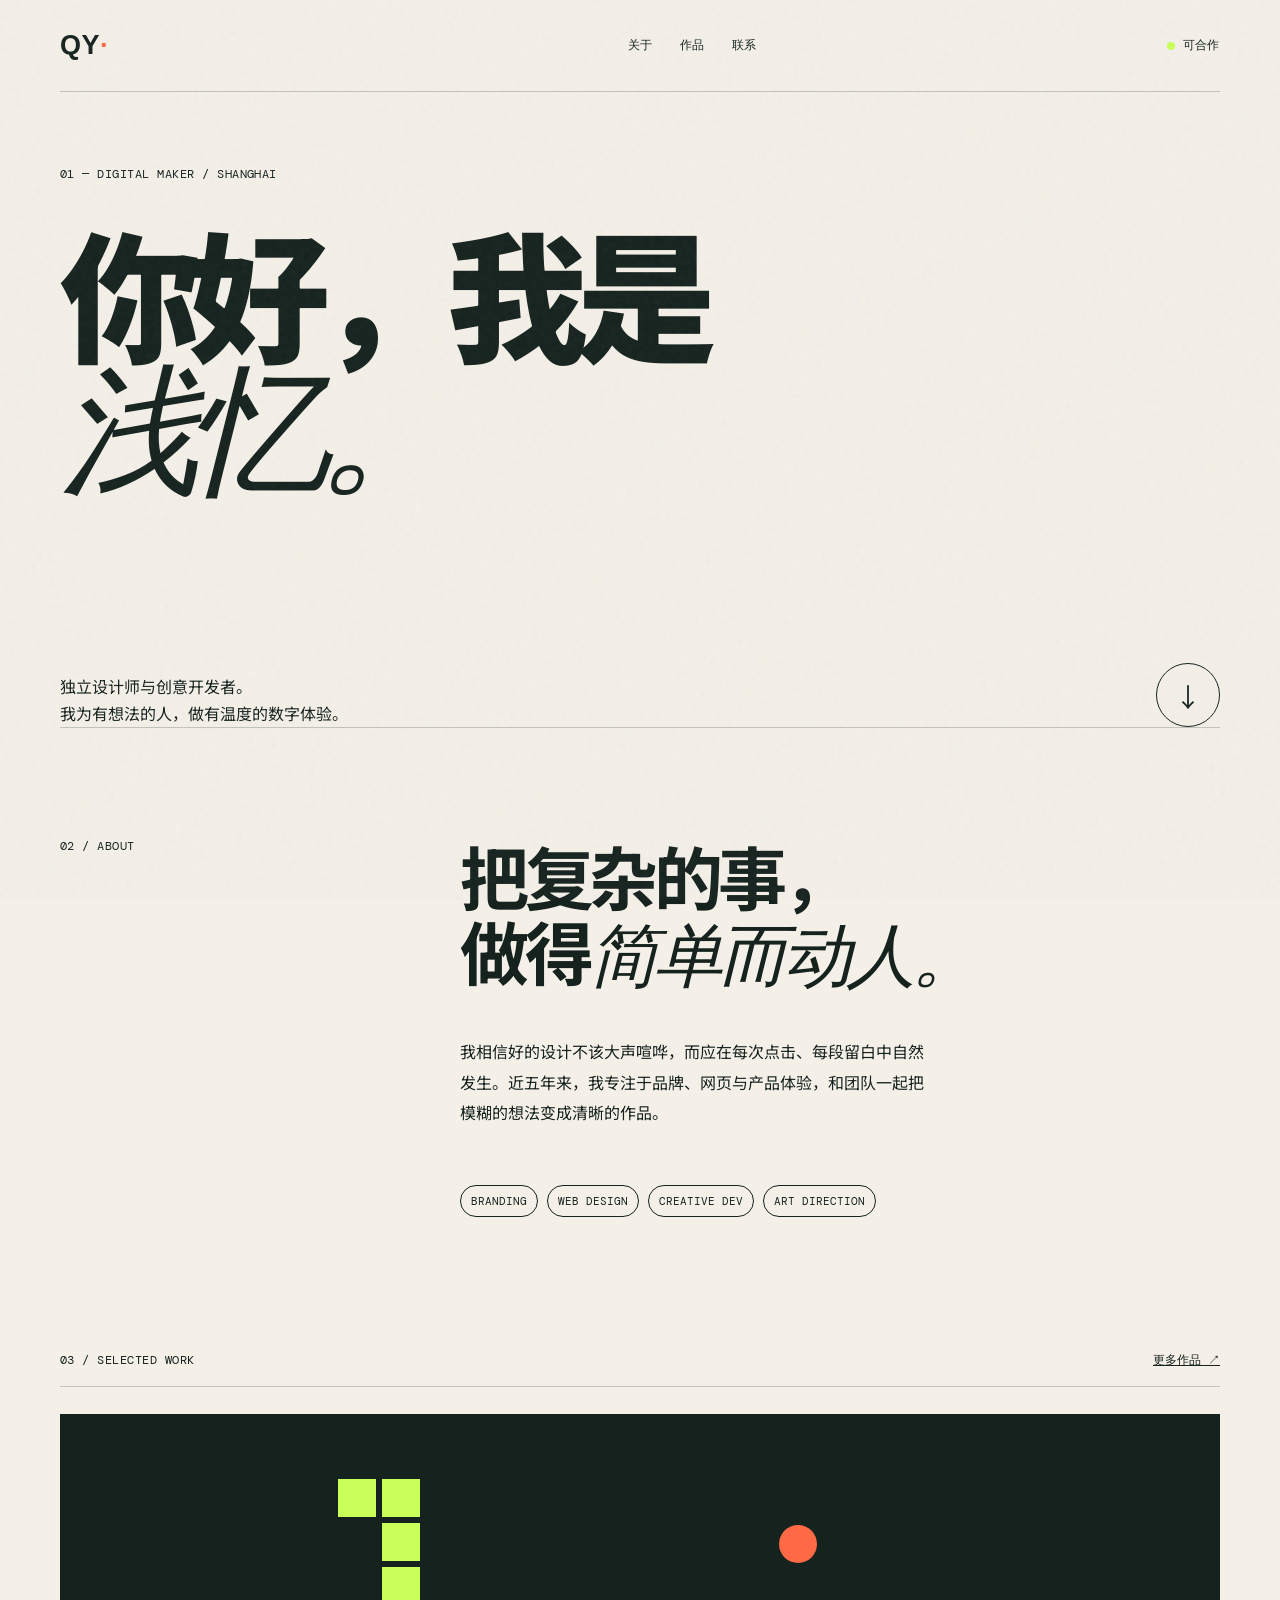
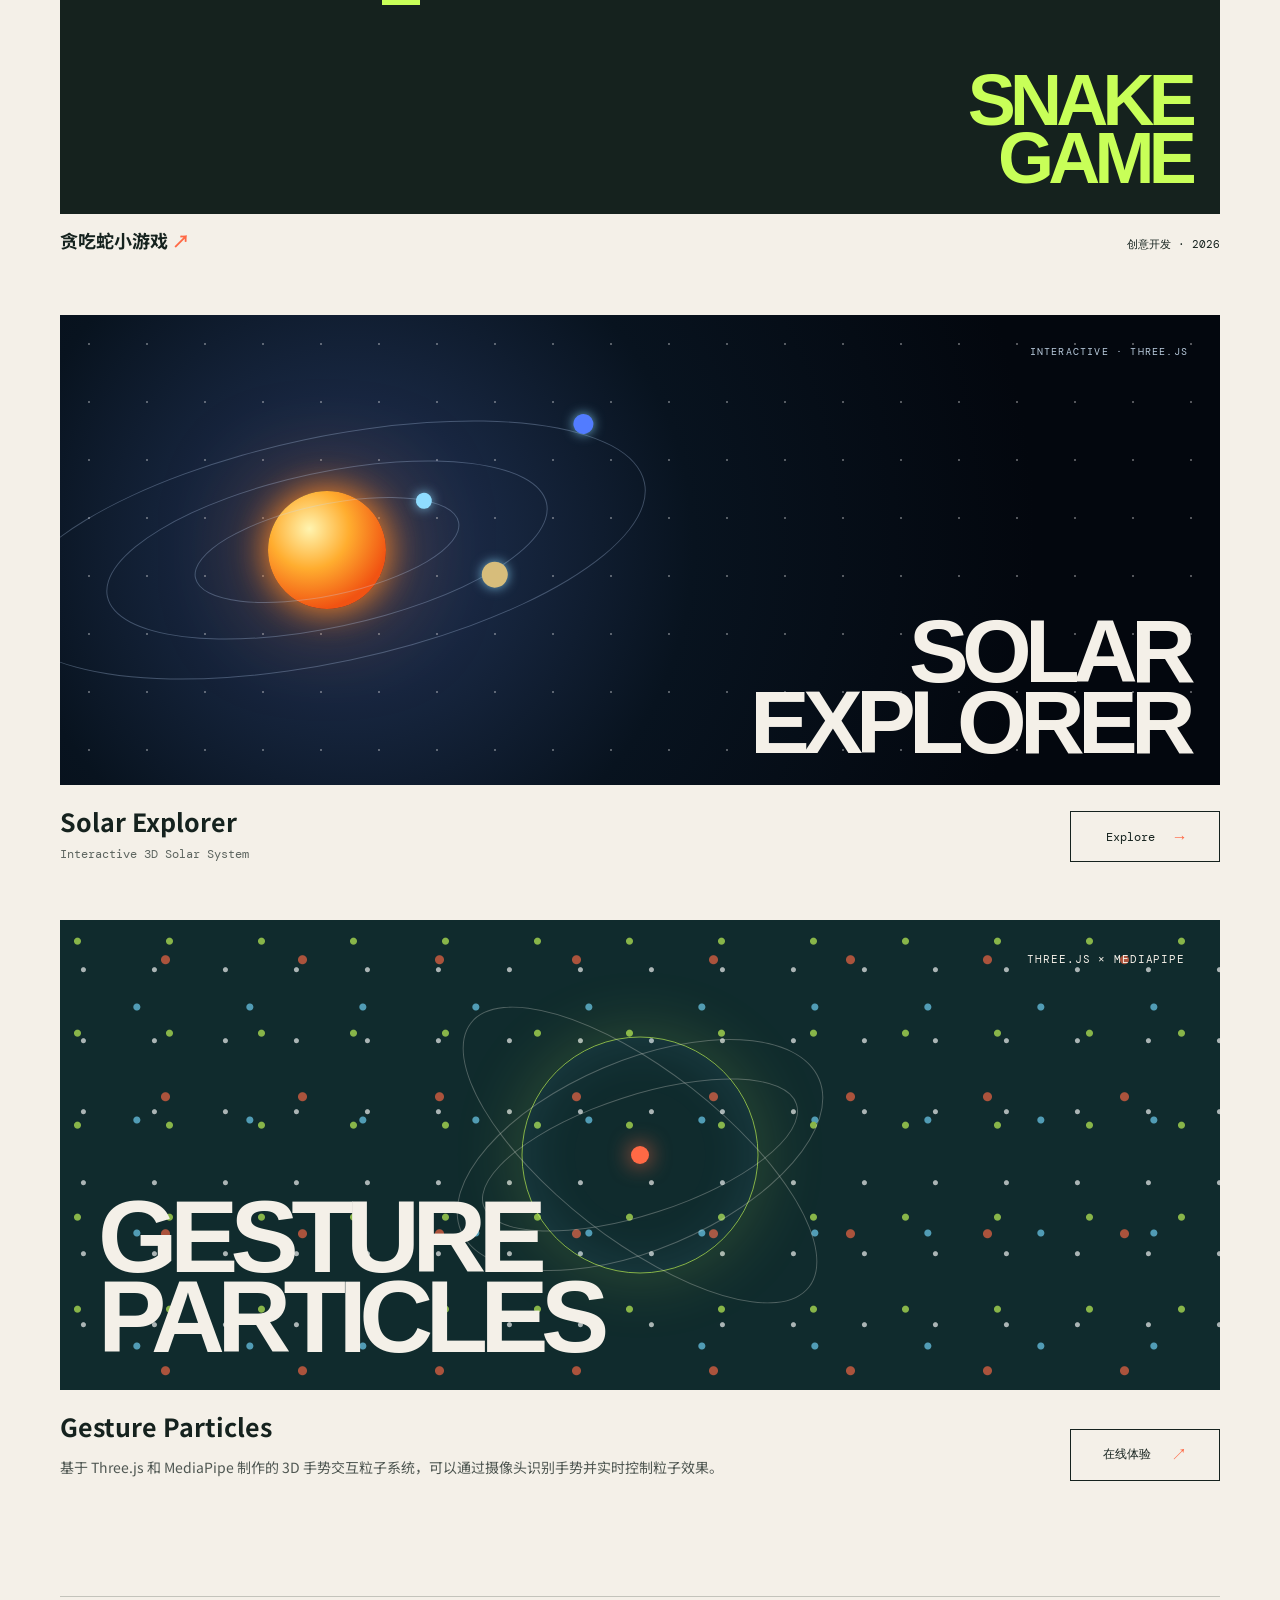
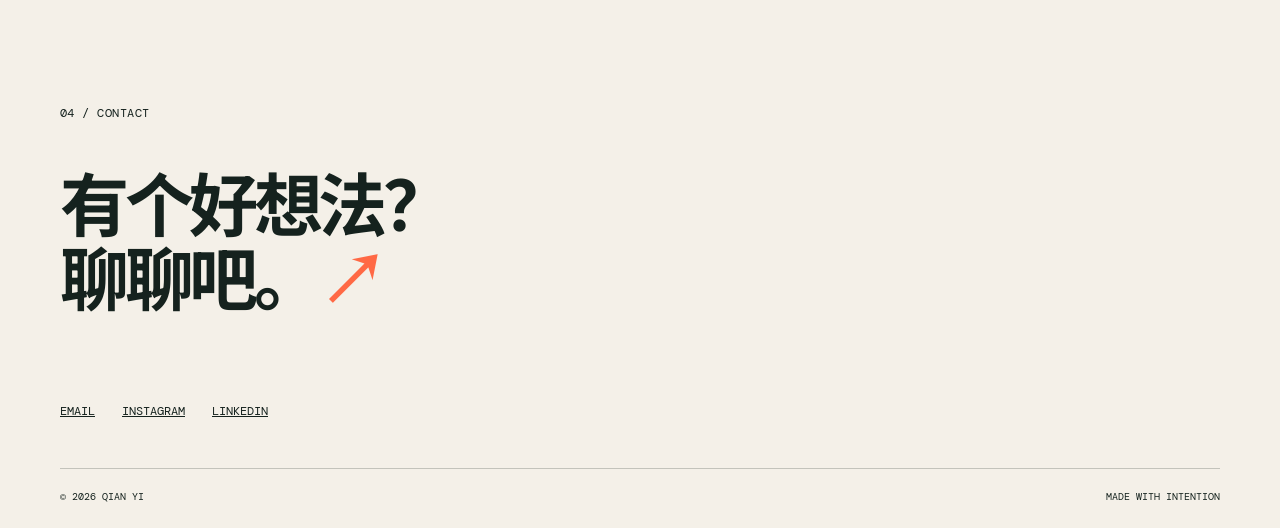
==== index.html @ 01cde043 "Initial commit" ====
<!doctype html>
<html lang="zh-CN">
  <head>
    <meta charset="UTF-8" />
    <meta name="viewport" content="width=device-width, initial-scale=1.0" />
    <meta name="description" content="个人主页" />
    <title>浅忆 · 个人主页</title>
    <link rel="preconnect" href="https://fonts.googleapis.com" />
    <link rel="preconnect" href="https://fonts.gstatic.com" crossorigin />
    <link href="https://fonts.googleapis.com/css2?family=DM+Mono&family=Noto+Sans+SC:wght@400;500;700;900&display=swap" rel="stylesheet" />
    <link rel="stylesheet" href="styles.css" />
  </head>
  <body>
    <div class="grain"></div>
    <header class="nav wrap">
      <a class="brand" href="#top">QY<span>·</span></a>
      <nav aria-label="主导航">
        <a href="#about">关于</a>
        <a href="#work">作品</a>
        <a href="#contact">联系</a>
      </nav>
      <a class="status" href="mailto:hello@example.com"><i></i> 可合作</a>
    </header>

    <main id="top">
      <section class="hero wrap">
        <p class="eyebrow">01 — DIGITAL MAKER / SHANGHAI</p>
        <h1>你好，我是<br /><em>浅忆。</em></h1>
        <div class="hero-bottom">
          <p>独立设计师与创意开发者。<br />我为有想法的人，做有温度的数字体验。</p>
          <a class="round-link" href="#work" aria-label="查看作品">↓</a>
        </div>
      </section>

      <section class="about wrap" id="about">
        <p class="section-number">02 / ABOUT</p>
        <div class="about-copy">
          <h2>把复杂的事，<br />做得<em>简单而动人。</em></h2>
          <p>我相信好的设计不该大声喧哗，而应在每次点击、每段留白中自然发生。近五年来，我专注于品牌、网页与产品体验，和团队一起把模糊的想法变成清晰的作品。</p>
        </div>
        <div class="tags"><span>BRANDING</span><span>WEB DESIGN</span><span>CREATIVE DEV</span><span>ART DIRECTION</span></div>
      </section>

      <section class="work wrap" id="work">
        <div class="section-heading"><p class="section-number">03 / SELECTED WORK</p><a href="mailto:hello@example.com">更多作品 ↗</a></div>
        <div class="project-grid">
          <a class="project project-snake" href="snake.html" aria-label="打开贪吃蛇小游戏"><div class="project-art art-snake"><span class="snake-pixel pixel-one"></span><span class="snake-pixel pixel-two"></span><span class="snake-pixel pixel-three"></span><span class="snake-pixel pixel-four"></span><span class="snake-food"></span><strong>SNAKE<br />GAME</strong></div><div class="project-meta"><h3>贪吃蛇小游戏 <span>↗</span></h3><p>创意开发 · 2026</p></div></a>
          <article class="project project-solar">
            <a class="solar-cover" href="solar.html" aria-label="打开 Solar Explorer 3D 太阳系">
              <div class="project-art art-solar" aria-hidden="true">
                <span class="solar-sun"></span>
                <span class="solar-orbit solar-orbit-one"><i></i></span>
                <span class="solar-orbit solar-orbit-two"><i></i></span>
                <span class="solar-orbit solar-orbit-three"><i></i></span>
                <small>INTERACTIVE · THREE.JS</small>
                <strong>SOLAR<br />EXPLORER</strong>
              </div>
            </a>
            <div class="solar-details">
              <div><h3>Solar Explorer</h3><p>Interactive 3D Solar System</p></div>
              <a class="project-cta" href="solar.html">Explore <span>→</span></a>
            </div>
          </article>
          <article class="project project-gesture">
            <div class="project-art art-gesture" aria-hidden="true">
              <span class="gesture-orbit orbit-one"></span>
              <span class="gesture-orbit orbit-two"></span>
              <span class="gesture-orbit orbit-three"></span>
              <span class="gesture-core"></span>
              <strong>GESTURE<br />PARTICLES</strong>
              <small>THREE.JS × MEDIAPIPE</small>
            </div>
            <div class="gesture-details">
              <div>
                <h3>Gesture Particles</h3>
                <p>基于 Three.js 和 MediaPipe 制作的 3D 手势交互粒子系统，可以通过摄像头识别手势并实时控制粒子效果。</p>
              </div>
              <a class="project-cta" href="https://cgao5160-dev.github.io/gesture-particles/" target="_blank" rel="noopener noreferrer" aria-label="在新标签页在线体验 Gesture Particles">在线体验 <span>↗</span></a>
            </div>
          </article>
        </div>
      </section>

      <section class="contact wrap" id="contact">
        <p class="section-number">04 / CONTACT</p>
        <h2>有个好想法？<br /><a href="mailto:hello@example.com">聊聊吧。<span>↗</span></a></h2>
        <div class="socials"><a href="mailto:hello@example.com">EMAIL</a><a href="#top">INSTAGRAM</a><a href="#top">LINKEDIN</a></div>
      </section>
    </main>
    <footer class="wrap"><span>© 2026 QIAN YI</span><span>MADE WITH INTENTION</span></footer>
  </body>
</html>
---- styles.css ----
:root{--ink:#15221e;--paper:#f4f0e8;--lime:#c8ff58;--orange:#ff6945;--line:rgba(21,34,30,.22)}*{box-sizing:border-box}html{scroll-behavior:smooth}body{margin:0;background:var(--paper);color:var(--ink);font-family:"Noto Sans SC",sans-serif}.wrap{width:min(1160px,calc(100% - 48px));margin:auto}.grain{position:fixed;inset:0;z-index:5;pointer-events:none;opacity:.07;background-image:url("data:image/svg+xml,%3Csvg viewBox='0 0 180 180' xmlns='http://www.w3.org/2000/svg'%3E%3Cfilter id='n'%3E%3CfeTurbulence type='fractalNoise' baseFrequency='.9' numOctaves='4' stitchTiles='stitch'/%3E%3C/filter%3E%3Crect width='100%25' height='100%25' filter='url(%23n)' opacity='.8'/%3E%3C/svg%3E")}.nav{height:92px;display:flex;align-items:center;justify-content:space-between;border-bottom:1px solid var(--line);font:12px "DM Mono",monospace;letter-spacing:.04em}.brand{font:bold 27px Arial;color:var(--ink);text-decoration:none}.brand span{color:var(--orange)}nav{display:flex;gap:27px;margin-left:110px}a{color:inherit}.nav a{text-decoration:none}.status{display:flex;gap:8px;align-items:center}.status i{width:8px;height:8px;border-radius:50%;background:var(--lime);display:block}.hero{min-height:635px;padding-top:74px;display:flex;flex-direction:column}.eyebrow,.section-number{font:12px "DM Mono",monospace;letter-spacing:.04em;margin:0}.hero h1{font-size:clamp(67px,11vw,145px);line-height:.91;letter-spacing:-.085em;margin:45px 0 48px;font-weight:900}.hero em,.about em{font-family:Georgia,serif;font-weight:400}.hero-bottom{display:flex;align-items:end;justify-content:space-between;margin-top:auto}.hero-bottom p{font-size:16px;line-height:1.7;margin:0}.round-link{width:64px;height:64px;border:1px solid var(--ink);display:grid;place-items:center;border-radius:50%;font-size:26px;text-decoration:none;transition:.25s}.round-link:hover{background:var(--ink);color:var(--lime);transform:rotate(90deg)}.about{border-top:1px solid var(--line);padding:110px 0 105px;display:grid;grid-template-columns:1fr 2fr;gap:20px}.about-copy{max-width:720px}.about h2,.contact h2{font-size:clamp(39px,5.4vw,73px);letter-spacing:-.065em;line-height:1.08;margin:0 0 42px}.about-copy>p{max-width:475px;line-height:1.9;font-size:16px}.tags{grid-column:2;display:flex;flex-wrap:wrap;gap:9px;margin-top:22px}.tags span{font:11px "DM Mono",monospace;border:1px solid var(--ink);padding:8px 10px;border-radius:30px}.work{padding:30px 0 115px}.section-heading{display:flex;justify-content:space-between;border-bottom:1px solid var(--line);padding-bottom:17px;margin-bottom:27px;font:12px "DM Mono",monospace}.project-grid{display:grid;grid-template-columns:1fr;gap:58px}.project{margin:0}.project-art{height:400px;overflow:hidden;position:relative}.project-meta{display:flex;justify-content:space-between;align-items:baseline}.project-meta h3{margin:13px 0 4px;font-size:18px}.project-meta p{margin:0;font:11px "DM Mono",monospace}.contact{border-top:1px solid var(--line);padding:108px 0 49px}.contact h2{margin:43px 0 84px}.contact h2 a{text-decoration:none;text-decoration-thickness:2px;text-underline-offset:10px}.contact h2 span{color:var(--orange);font-family:Arial}.socials{display:flex;gap:27px;font:12px "DM Mono",monospace}.socials a{transition:color .2s}.socials a:hover{color:var(--orange)}footer{border-top:1px solid var(--line);padding:21px 0 25px;display:flex;justify-content:space-between;font:10px "DM Mono",monospace}@media(max-width:680px){.wrap{width:calc(100% - 32px)}.nav{height:70px}.nav nav{display:none}.status{font-size:10px}.hero{min-height:530px;padding-top:54px}.hero h1{margin-top:55px}.about{display:block;padding:76px 0}.about-copy{margin-top:46px}.tags{margin-top:42px}.project-grid{display:block}.project{margin-bottom:31px}.project-art{height:330px}.project-meta{margin-bottom:12px}.contact{padding-top:75px}.contact h2{margin-bottom:65px}.socials{gap:18px}footer{font-size:9px}}
.project-snake{text-decoration:none}.art-snake{background:var(--ink);color:var(--lime);padding:32px;transition:transform .25s,background .25s}.art-snake strong{position:absolute;right:29px;bottom:27px;font:900 clamp(42px,6vw,72px)/.8 Arial;letter-spacing:-.08em;text-align:right}.snake-pixel,.snake-food{position:absolute;width:38px;height:38px}.snake-pixel{background:var(--lime)}.pixel-one{top:65px;left:24%}.pixel-two{top:65px;left:calc(24% + 44px)}.pixel-three{top:109px;left:calc(24% + 44px)}.pixel-four{top:153px;left:calc(24% + 44px)}.snake-food{background:var(--orange);border-radius:50%;top:111px;left:62%}.project-snake:hover .art-snake{background:#183f39;transform:translateY(-5px)}.project-meta h3 span{color:var(--orange)}
.solar-cover{display:block;text-decoration:none}.art-solar{height:470px;background:radial-gradient(circle at 25% 49%,#233559 0,#08131f 38%,#03070e 76%);color:var(--paper);transition:transform .3s}.art-solar:before{content:"";position:absolute;inset:0;background-image:radial-gradient(circle,#fff 0 1px,transparent 1.5px);background-size:58px 58px;opacity:.32}.solar-cover:hover .art-solar{transform:translateY(-5px)}.solar-sun{position:absolute;left:23%;top:50%;width:118px;height:118px;transform:translate(-50%,-50%);border-radius:50%;background:radial-gradient(circle at 35% 32%,#fff4b0,#ffad2f 36%,#f15312 73%);box-shadow:0 0 34px #ff8a23,0 0 100px rgba(255,103,20,.55)}.solar-orbit{position:absolute;left:23%;top:50%;border:1px solid rgba(195,220,255,.28);border-radius:50%;transform:translate(-50%,-50%) rotate(-12deg)}.solar-orbit i{position:absolute;border-radius:50%;background:#8fdcff;box-shadow:0 0 12px rgba(143,220,255,.8)}.solar-orbit-one{width:270px;height:92px}.solar-orbit-one i{width:16px;height:16px;right:21px;top:9px}.solar-orbit-two{width:450px;height:156px}.solar-orbit-two i{width:26px;height:26px;right:52px;bottom:5px;background:#d7bd7b}.solar-orbit-three{width:650px;height:226px}.solar-orbit-three i{width:20px;height:20px;right:37px;top:32px;background:#527cff}.art-solar small{position:absolute;right:32px;top:30px;font:10px "DM Mono",monospace;letter-spacing:.12em;color:#b8cadc}.art-solar strong{position:absolute;right:31px;bottom:28px;font:900 clamp(52px,7vw,96px)/.79 Arial;letter-spacing:-.075em;text-align:right}.solar-details{display:grid;grid-template-columns:1fr auto;gap:30px;align-items:end;padding-top:18px}.solar-details h3{font-size:25px;margin:0 0 7px}.solar-details p{margin:0;color:rgba(21,34,30,.68);font:12px "DM Mono",monospace}
.project-gesture{margin-top:0}.art-gesture{height:470px;background:#102b2d;color:var(--paper);isolation:isolate}.art-gesture:before{content:"";position:absolute;inset:0;background:radial-gradient(circle at 19% 23%,var(--lime) 0 3px,transparent 4px),radial-gradient(circle at 77% 29%,var(--orange) 0 4px,transparent 5px),radial-gradient(circle at 68% 77%,#74d9ff 0 3px,transparent 4px),radial-gradient(circle at 33% 70%,#fff 0 2px,transparent 3px);background-size:92px 92px,137px 137px,113px 113px,71px 71px;opacity:.65}.art-gesture:after{content:"";position:absolute;width:235px;height:235px;border:1px solid rgba(200,255,88,.65);border-radius:50%;left:50%;top:50%;transform:translate(-50%,-50%);box-shadow:0 0 70px rgba(200,255,88,.18),inset 0 0 55px rgba(116,217,255,.12)}.art-gesture strong{position:absolute;z-index:2;left:38px;bottom:34px;font:900 clamp(54px,8vw,103px)/.78 Arial;letter-spacing:-.075em}.art-gesture small{position:absolute;z-index:2;right:35px;top:32px;font:11px "DM Mono",monospace;letter-spacing:.08em}.gesture-core{position:absolute;z-index:2;width:18px;height:18px;background:var(--orange);border-radius:50%;left:50%;top:50%;transform:translate(-50%,-50%);box-shadow:0 0 22px var(--orange)}.gesture-orbit{position:absolute;z-index:1;left:50%;top:50%;border:1px solid rgba(244,240,232,.28);border-radius:50%;transform:translate(-50%,-50%) rotate(-18deg)}.orbit-one{width:330px;height:120px}.orbit-two{width:430px;height:170px;transform:translate(-50%,-50%) rotate(38deg)}.orbit-three{width:190px;height:390px;transform:translate(-50%,-50%) rotate(67deg)}.gesture-details{display:grid;grid-template-columns:minmax(0,1fr) auto;gap:36px;align-items:end;padding-top:18px}.gesture-details h3{font-size:25px;margin:0 0 11px}.gesture-details p{max-width:680px;margin:0;font-size:14px;line-height:1.8;color:rgba(21,34,30,.74)}.project-cta{display:inline-flex;align-items:center;justify-content:center;gap:20px;min-width:150px;padding:14px 17px;border:1px solid var(--ink);font:12px "DM Mono",monospace;text-decoration:none;transition:background .2s,color .2s,transform .2s}.project-cta span{color:var(--orange);font-size:16px}.project-cta:hover{background:var(--ink);color:var(--paper);transform:translateY(-3px)}.project-cta:hover span{color:var(--lime)}
@media(max-width:680px){.project-gesture{margin-top:8px}.art-gesture{height:350px}.art-gesture strong{left:22px;bottom:25px;font-size:50px}.art-gesture small{top:22px;right:20px}.art-gesture:after{width:165px;height:165px}.orbit-one{width:230px;height:86px}.orbit-two{width:300px;height:120px}.orbit-three{width:130px;height:270px}.gesture-details{grid-template-columns:1fr;gap:20px;padding-top:15px}.gesture-details h3{font-size:21px}.gesture-details p{font-size:13px}.project-cta{width:100%;min-height:48px}.project-gesture{margin-bottom:48px}}
@media(max-width:680px){.art-solar{height:350px}.solar-sun{left:27%;width:82px;height:82px}.solar-orbit{left:27%}.solar-orbit-one{width:180px;height:64px}.solar-orbit-two{width:290px;height:105px}.solar-orbit-three{width:400px;height:148px}.solar-orbit-one i{width:11px;height:11px}.solar-orbit-two i{width:17px;height:17px}.solar-orbit-three i{width:14px;height:14px}.art-solar strong{right:20px;bottom:22px;font-size:47px}.art-solar small{right:20px;top:21px;font-size:8px}.solar-details{grid-template-columns:1fr;gap:19px;padding-top:15px}.solar-details h3{font-size:21px}.project-solar{margin-bottom:48px}}
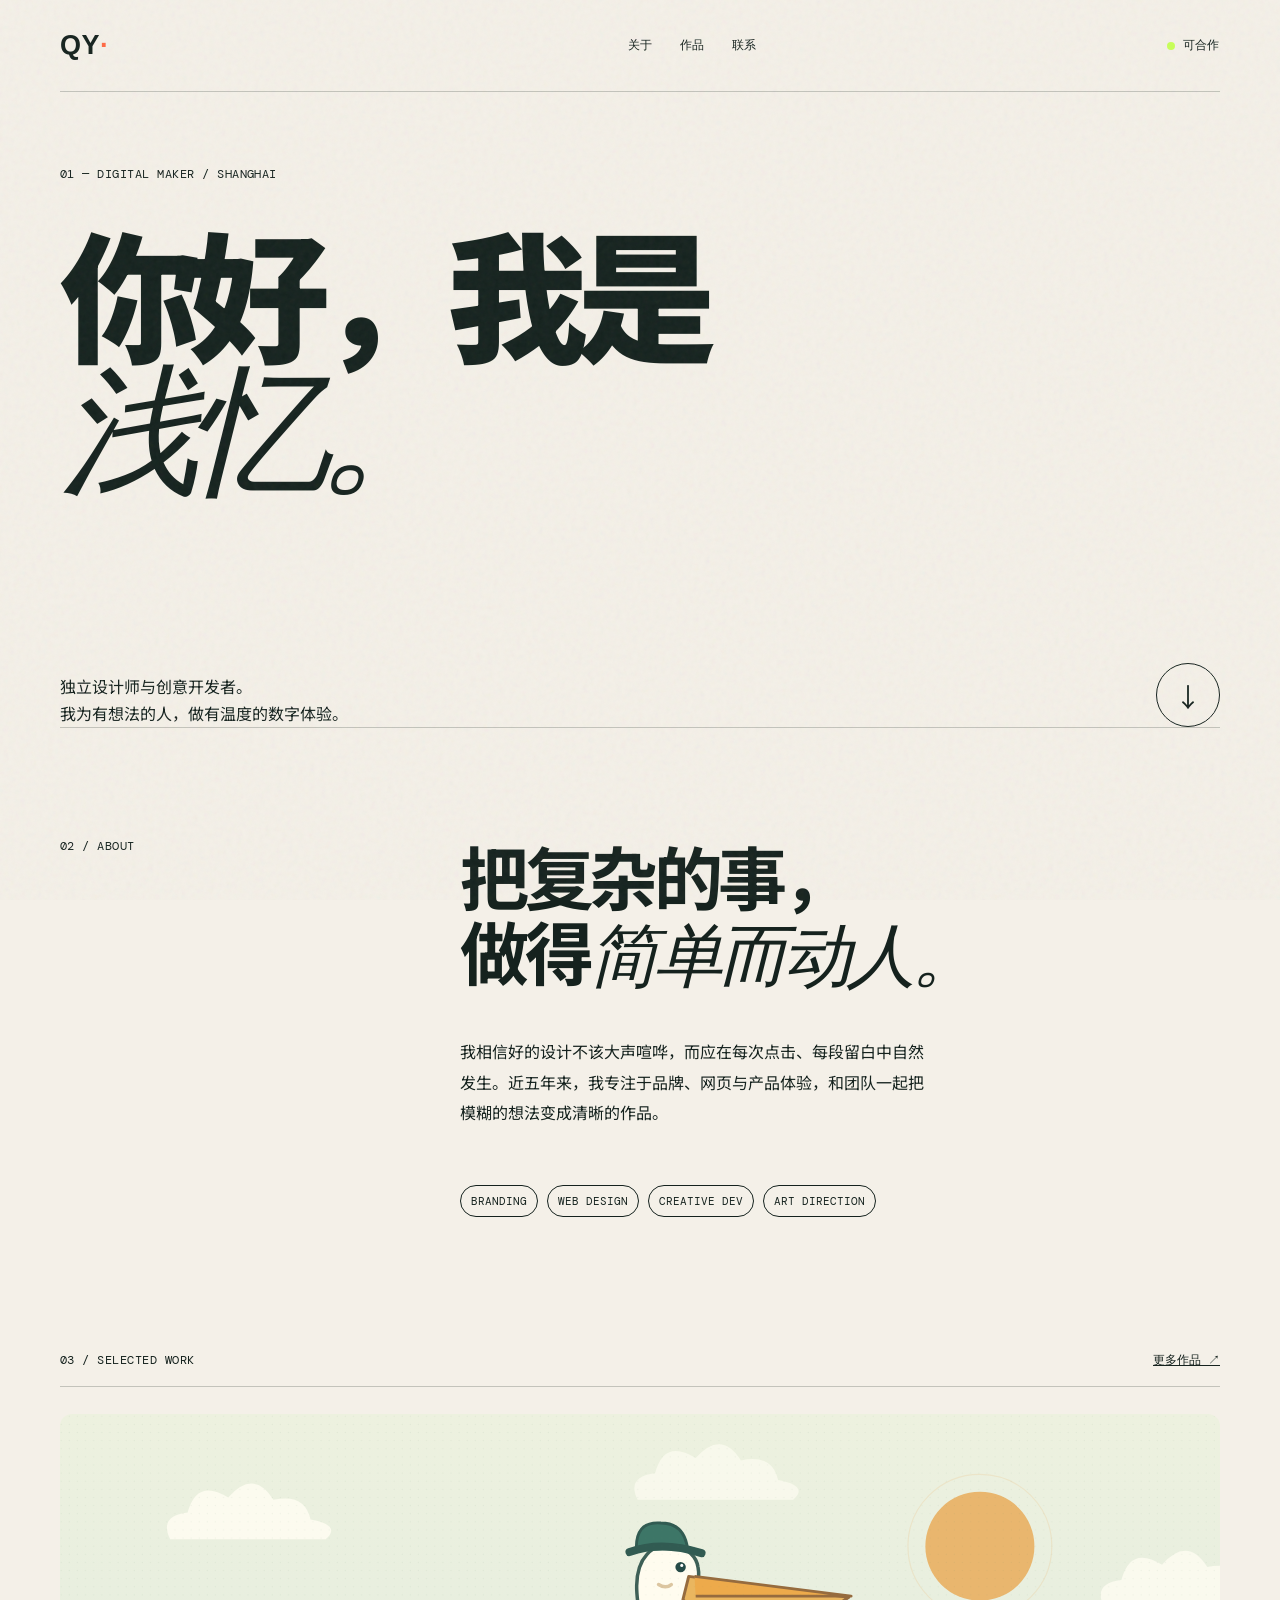
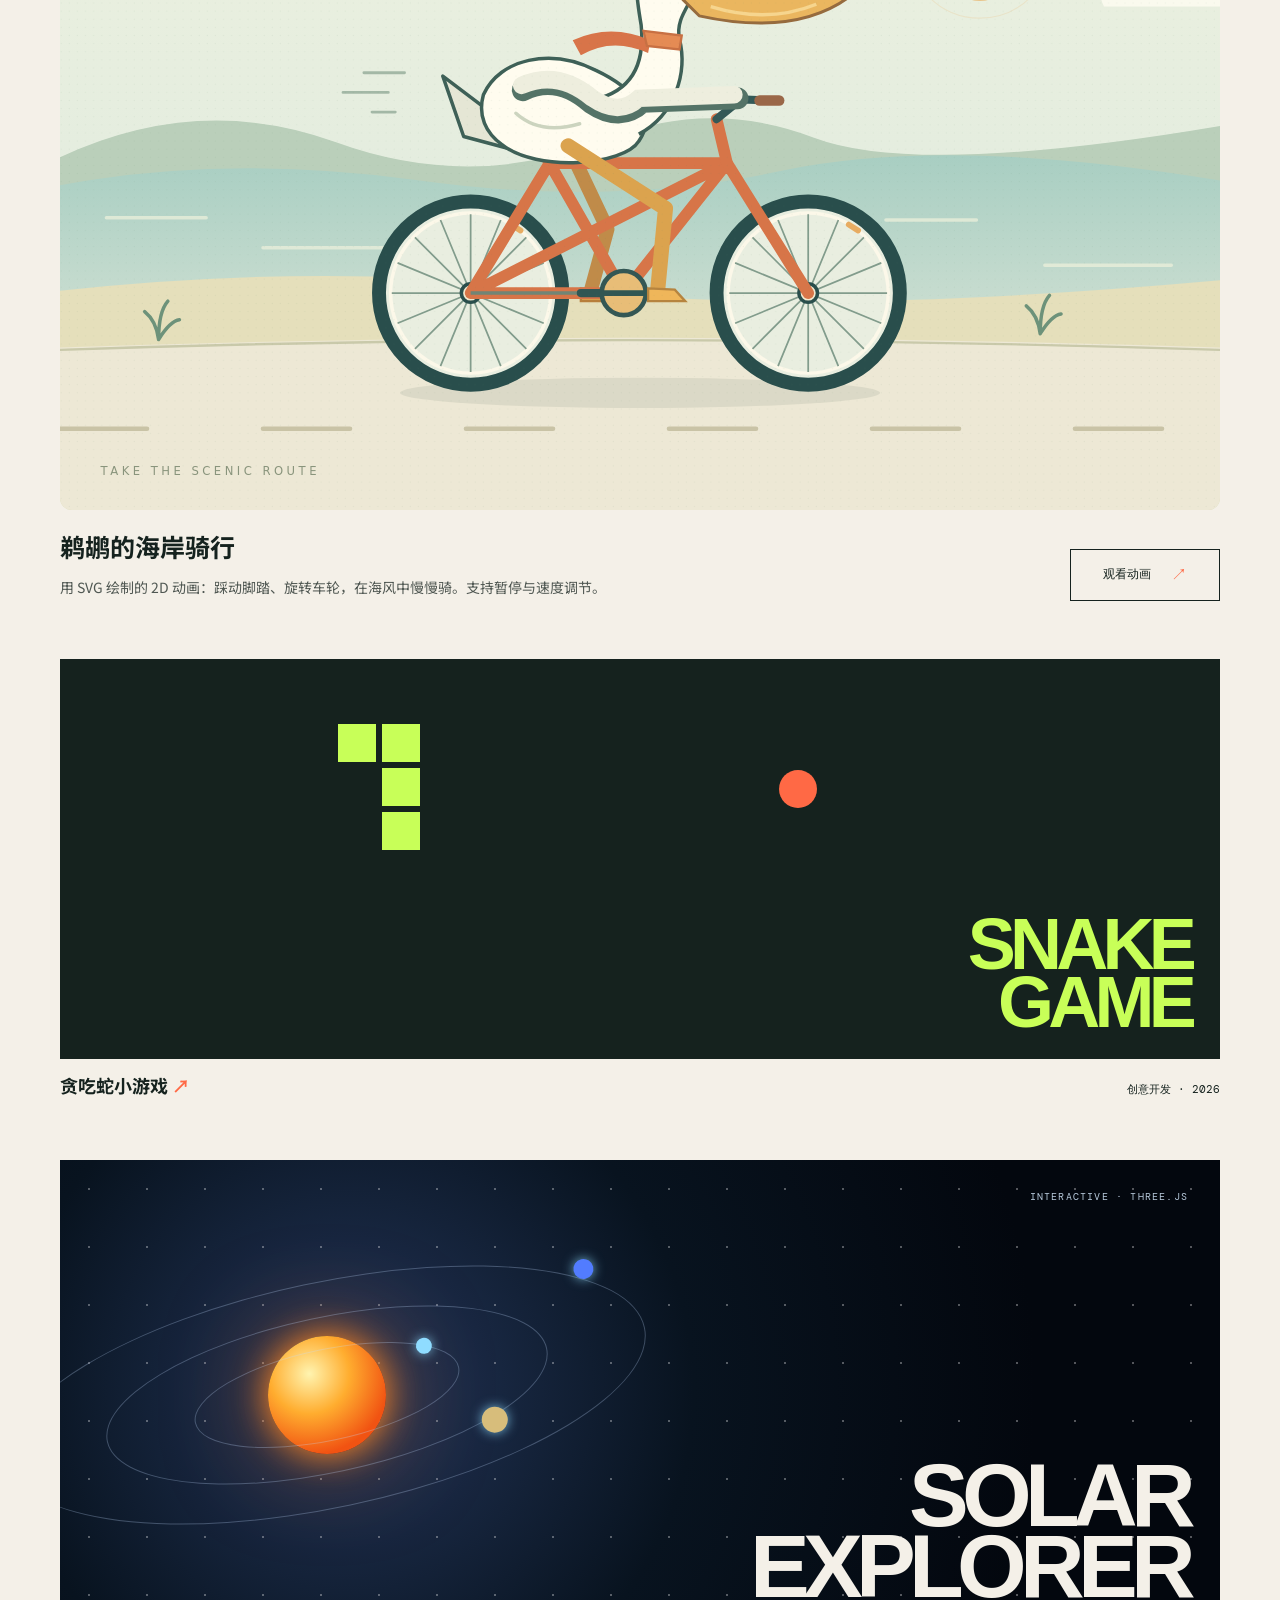
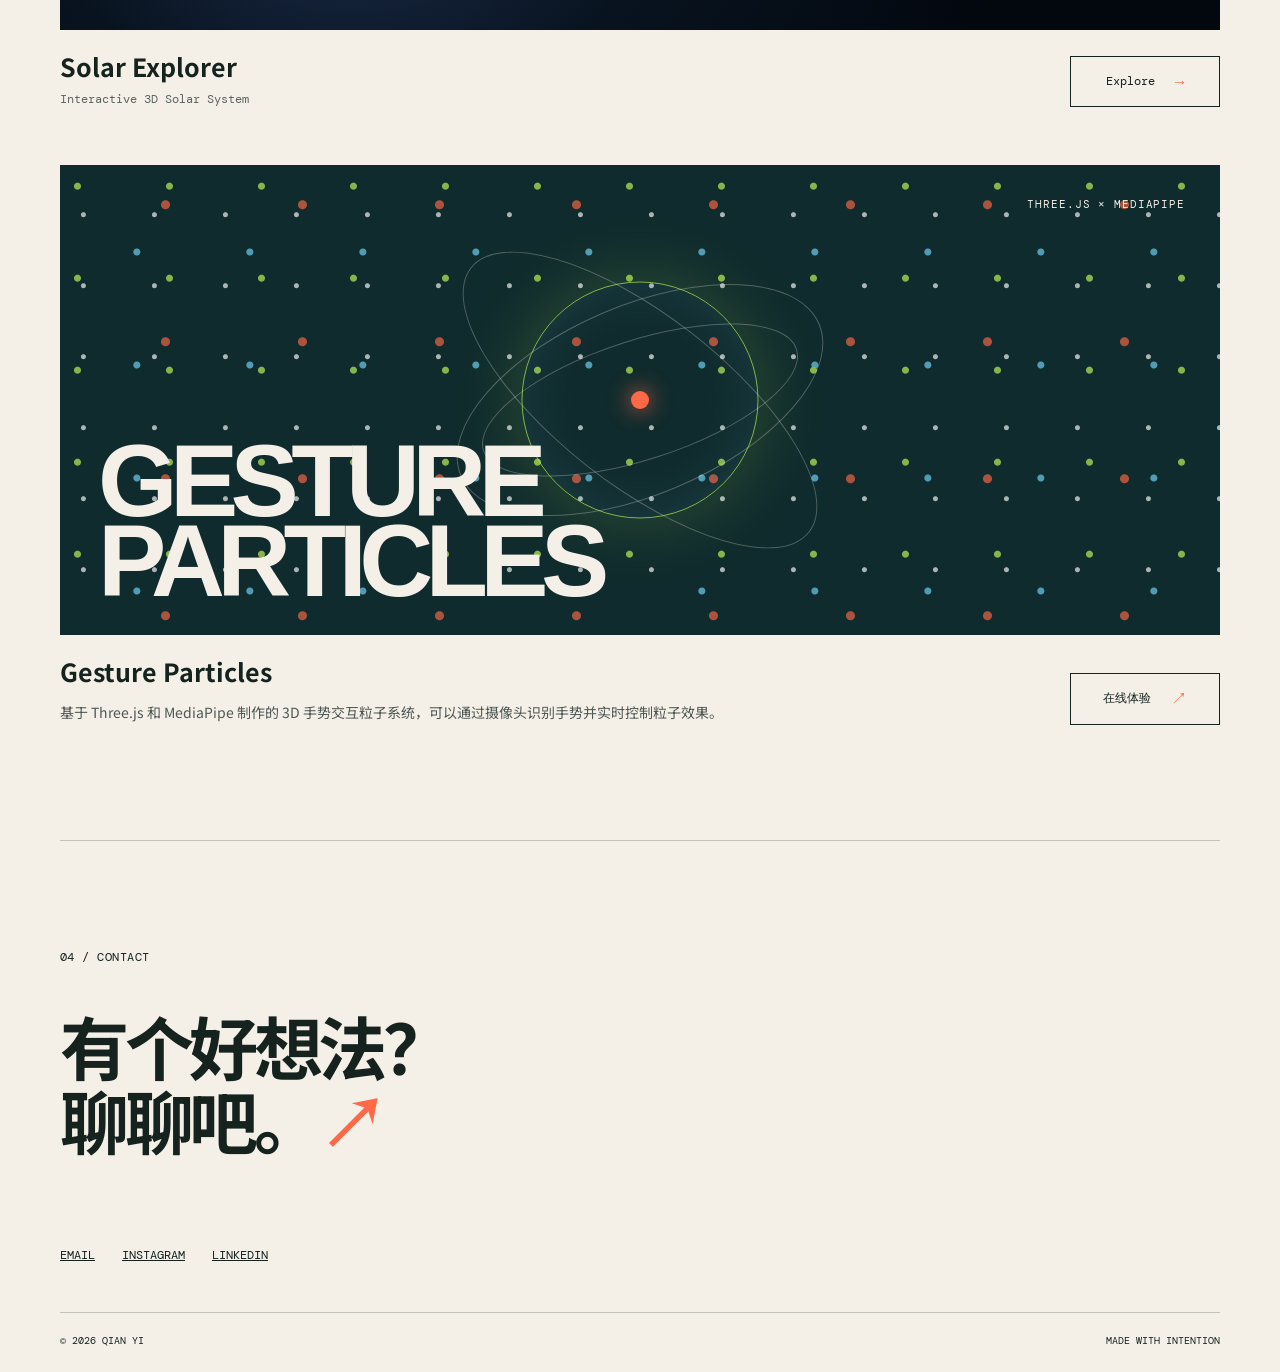
==== commit 0326df7d: "Add pelican coastal cycling animation to portfolio" ====
--- a/index.html
+++ b/index.html
@@ -44,6 +44,15 @@
       <section class="work wrap" id="work">
         <div class="section-heading"><p class="section-number">03 / SELECTED WORK</p><a href="mailto:hello@example.com">更多作品 ↗</a></div>
         <div class="project-grid">
+          <article class="project project-pelican">
+            <a class="pelican-cover" href="pelican-bike.html" aria-label="打开鹈鹕骑自行车动画">
+              <img src="pelican-preview.svg" width="1000" height="600" loading="lazy" alt="戴绿色小帽、系橙色围巾的鹈鹕骑着自行车沿海岸漫游" style="display:block;width:100%;height:auto;border-radius:12px">
+            </a>
+            <div class="gesture-details">
+              <div><h3>鹈鹕的海岸骑行</h3><p>用 SVG 绘制的 2D 动画：踩动脚踏、旋转车轮，在海风中慢慢骑。支持暂停与速度调节。</p></div>
+              <a class="project-cta" href="pelican-bike.html">观看动画 <span>↗</span></a>
+            </div>
+          </article>
           <a class="project project-snake" href="snake.html" aria-label="打开贪吃蛇小游戏"><div class="project-art art-snake"><span class="snake-pixel pixel-one"></span><span class="snake-pixel pixel-two"></span><span class="snake-pixel pixel-three"></span><span class="snake-pixel pixel-four"></span><span class="snake-food"></span><strong>SNAKE<br />GAME</strong></div><div class="project-meta"><h3>贪吃蛇小游戏 <span>↗</span></h3><p>创意开发 · 2026</p></div></a>
           <article class="project project-solar">
             <a class="solar-cover" href="solar.html" aria-label="打开 Solar Explorer 3D 太阳系">
